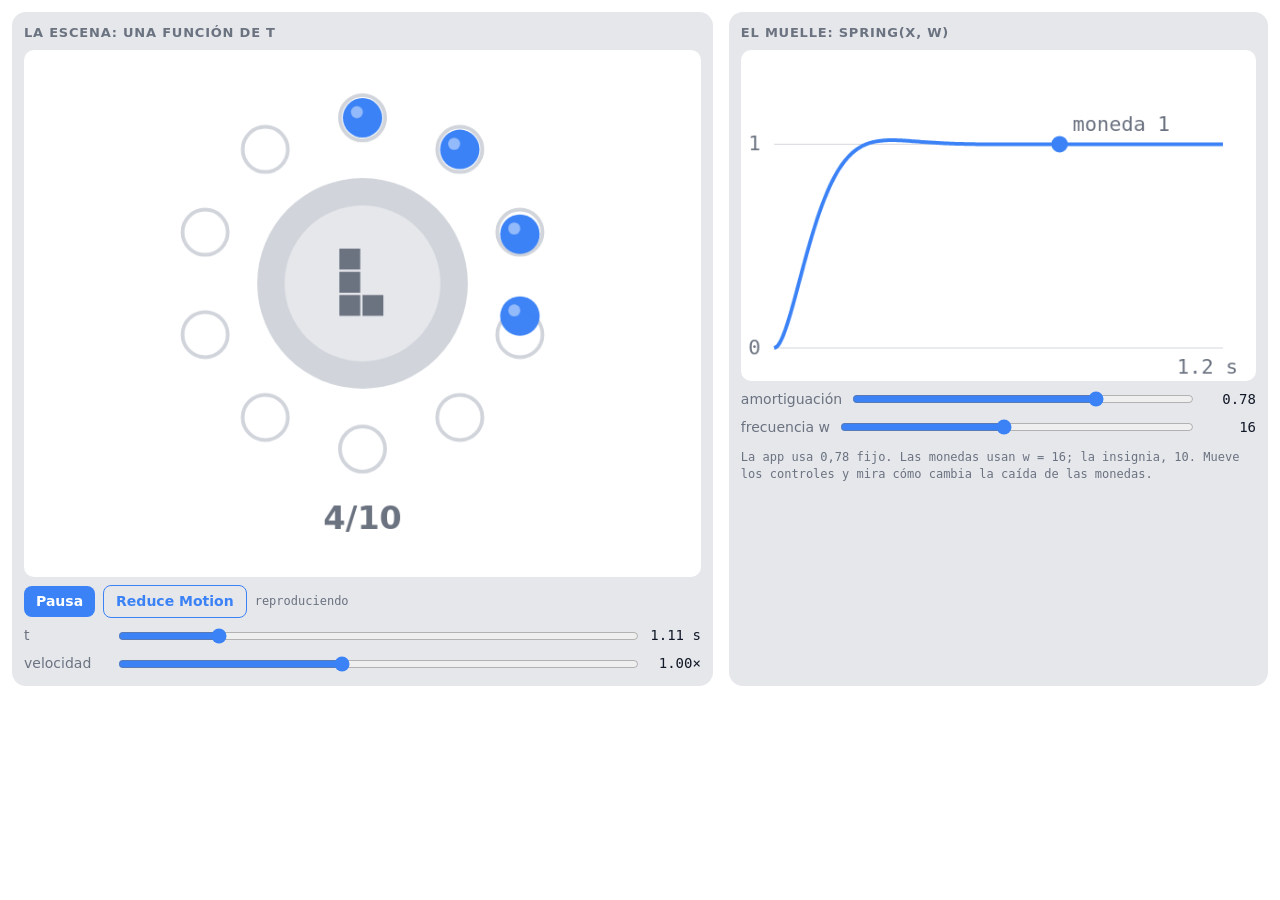
==== static/demos/motion-scene/index.html @ da83b612 "Add draft posts: design kit to SwiftUI and onboarding animations Co-Authored-By: Claude Opus 5.5 <no" ====
<!doctype html>
<html lang="es">
<head>
<meta charset="utf-8">
<meta name="viewport" content="width=device-width, initial-scale=1">
<title>Escena de monedas · draw(t)</title>
<style>
  :root { --bg:#ffffff; --surface:#E5E7EB; --skeleton:#D1D5DB; --text:#111827; --text2:#6B7280; --accent:#3B82F6; --gold:#DEBA13; --line:#D1D5DB; }
  :root[data-theme="dark"] { --bg:#111827; --surface:#1F2937; --skeleton:#374151; --text:#ffffff; --text2:#9CA3AF; --line:#374151; }
  * { box-sizing:border-box; }
  html, body { margin:0; background:var(--bg); color:var(--text); font:14px/1.4 -apple-system, BlinkMacSystemFont, "Segoe UI", system-ui, sans-serif; }
  .wrap { display:grid; grid-template-columns: 1.3fr 1fr; gap:16px; padding:12px; }
  @media (max-width: 640px) { .wrap { grid-template-columns: 1fr; } }
  .card { background:var(--surface); border-radius:14px; padding:12px; }
  h2 { font-size:13px; text-transform:uppercase; letter-spacing:.06em; color:var(--text2); margin:0 0 8px; }
  canvas { width:100%; display:block; border-radius:10px; background:var(--bg); }
  .row { display:flex; align-items:center; gap:8px; margin-top:8px; flex-wrap:wrap; }
  .row label { color:var(--text2); min-width:84px; }
  input[type=range] { flex:1; accent-color:var(--accent); min-width:120px; }
  button { background:var(--accent); color:#fff; border:0; border-radius:8px; padding:6px 12px; font:inherit; font-weight:600; cursor:pointer; }
  button.ghost { background:transparent; color:var(--accent); border:1.5px solid var(--accent); }
  button[aria-pressed="true"].ghost { background:var(--accent); color:#fff; }
  .mono { font-family: ui-monospace, SFMono-Regular, Menlo, monospace; font-size:12px; color:var(--text2); }
  .val { font-family: ui-monospace, SFMono-Regular, Menlo, monospace; min-width:52px; text-align:right; }
</style>
</head>
<body>
<div class="wrap">
  <section class="card">
    <h2>La escena: una función de t</h2>
    <canvas id="scene" width="720" height="560" aria-label="Diez monedas caen en un anillo y se funden en una insignia"></canvas>
    <div class="row">
      <button id="play">Pausa</button>
      <button id="still" class="ghost" aria-pressed="false">Reduce Motion</button>
      <span class="mono" id="state"></span>
    </div>
    <div class="row">
      <label for="t">t</label>
      <input id="t" type="range" min="0" max="6" step="0.01" value="0">
      <span class="val" id="tval">0.00 s</span>
    </div>
    <div class="row">
      <label for="speed">velocidad</label>
      <input id="speed" type="range" min="0.25" max="2" step="0.05" value="1">
      <span class="val" id="speedval">1.00×</span>
    </div>
  </section>
  <section class="card">
    <h2>El muelle: spring(x, w)</h2>
    <canvas id="curve" width="560" height="360" aria-label="Curva del muelle amortiguado"></canvas>
    <div class="row">
      <label for="z">amortiguación</label>
      <input id="z" type="range" min="0.2" max="1" step="0.01" value="0.78">
      <span class="val" id="zval">0.78</span>
    </div>
    <div class="row">
      <label for="w">frecuencia w</label>
      <input id="w" type="range" min="4" max="30" step="0.5" value="16">
      <span class="val" id="wval">16</span>
    </div>
    <p class="mono">La app usa 0,78 fijo. Las monedas usan w = 16; la insignia, 10. Mueve los controles y mira cómo cambia la caída de las monedas.</p>
  </section>
</div>
<script>
// ---- Curvas en forma cerrada (las mismas que Motion en MotionKit.swift) ----
let Z = 0.78, W_COIN = 16;
function spring(x, w = 14, z = Z) {
  if (x <= 0) return 0;
  if (z >= 0.999) { const e = Math.exp(-w * x); return 1 - e * (1 + w * x); }
  const wd = w * Math.sqrt(1 - z * z), e = Math.exp(-z * w * x);
  return 1 - e * (Math.cos(wd * x) + (z * w / wd) * Math.sin(wd * x));
}
const clamp = (v, a = 0, b = 1) => Math.min(b, Math.max(a, v));
function smooth(a, b, x) { const u = clamp((x - a) / (b - a)); return u * u * (3 - 2 * u); }
const lerp = (a, b, k) => a + (b - a) * k;
function bump(t, c, len = 0.14, w = 30) { return spring(t - c, w) - spring(t - c - len, w); }

// ---- La escena ----
const scene = { duration: 6, stillTime: 4.4, box: { w: 360, h: 280 } };
function css(name) { return getComputedStyle(document.documentElement).getPropertyValue(name).trim(); }

function drawMedal(ctx, size, earned) {
  const r = size / 2;
  ctx.beginPath(); ctx.arc(0, 0, r, 0, Math.PI * 2);
  ctx.fillStyle = earned ? css("--accent") : css("--skeleton"); ctx.fill();
  ctx.beginPath(); ctx.arc(0, 0, r * 0.74, 0, Math.PI * 2);
  ctx.fillStyle = earned ? "#ffffff" : css("--surface"); ctx.globalAlpha *= earned ? 0.22 : 1; ctx.fill(); ctx.globalAlpha /= earned ? 0.22 : 1;
  // un caballo muy simple: una L de casillas
  ctx.fillStyle = earned ? "#ffffff" : css("--text2");
  const s = r * 0.22;
  [[-1, -1.5], [-1, -0.5], [-1, 0.5], [0, 0.5]].forEach(([x, y]) => ctx.fillRect(x * s, y * s, s * 0.9, s * 0.9));
}

function draw(ctx, t) {
  const cx = 180, cy = 124, r = 88, forge = 2.75, accent = css("--accent");
  ctx.save();
  ctx.globalAlpha = smooth(0, 0.25, t) * (1 - smooth(5.4, 5.9, t));
  const melt = smooth(forge, forge + 0.3, t);
  let landed = 0;
  for (let i = 0; i < 10; i++) {
    const a = -Math.PI / 2 + i * 2 * Math.PI / 10;
    const p = { x: cx + r * Math.cos(a), y: cy + r * Math.sin(a) };
    ctx.save(); ctx.globalAlpha *= clamp(1 - melt);
    ctx.beginPath(); ctx.arc(p.x, p.y, 12, 0, Math.PI * 2); ctx.strokeStyle = css("--skeleton"); ctx.lineWidth = 2; ctx.stroke();
    ctx.restore();
    const ti = 0.35 + i * 0.2, k = spring(t - ti, W_COIN);
    if (t <= ti) continue;
    if (k > 0.6) landed++;
    ctx.save(); ctx.globalAlpha *= clamp((t - ti) * 6) * clamp(1 - melt);
    const y = lerp(p.y - 64, p.y, k);
    ctx.beginPath(); ctx.arc(p.x, y, 10.5, 0, Math.PI * 2); ctx.fillStyle = accent; ctx.fill();
    ctx.beginPath(); ctx.arc(p.x - 3, y - 3, 3.2, 0, Math.PI * 2); ctx.fillStyle = "rgba(255,255,255,.45)"; ctx.fill();
    ctx.restore();
  }
  if (t > forge) {
    const k = spring(t - forge, 10);
    ctx.save(); ctx.globalAlpha *= clamp(1 - smooth(forge + 0.45, forge + 0.75, t));
    ctx.beginPath(); ctx.arc(cx, cy, Math.max(0, lerp(r, 54, k)), 0, Math.PI * 2);
    ctx.strokeStyle = accent; ctx.lineWidth = lerp(5, 14, k); ctx.stroke();
    ctx.restore();
  }
  const flip = clamp((t - (forge + 0.4)) / 0.3), earned = flip >= 0.5;
  const sx = Math.max(0.001, Math.abs(Math.cos(Math.PI * flip)));
  const size = 112 * (1 + 0.14 * bump(t, forge + 0.7, 0.25, 22));
  ctx.save(); ctx.translate(cx, cy); ctx.scale(sx, 1); drawMedal(ctx, size, earned); ctx.restore();
  if (t > forge + 0.7) {
    const k = clamp((t - forge - 0.7) / 0.55);
    ctx.save(); ctx.globalAlpha *= 1 - k; ctx.strokeStyle = css("--gold"); ctx.lineWidth = 3; ctx.lineCap = "round";
    for (let i = 0; i < 8; i++) {
      const a = i * Math.PI / 4 + 0.39, r0 = 62 + 18 * k, r1 = r0 + 14 * (1 - k * 0.6);
      ctx.beginPath(); ctx.moveTo(cx + r0 * Math.cos(a), cy + r0 * Math.sin(a)); ctx.lineTo(cx + r1 * Math.cos(a), cy + r1 * Math.sin(a)); ctx.stroke();
    }
    ctx.restore();
  }
  const n = t > forge ? 10 : landed;
  ctx.fillStyle = t > forge ? accent : css("--text2");
  ctx.font = "600 17px -apple-system, system-ui, sans-serif"; ctx.textAlign = "center"; ctx.textBaseline = "middle";
  ctx.fillText(n + "/10", cx, cy + r + 38);
  ctx.restore();
}

// ---- Reproducción: como MotionSceneView ----
const sc = document.getElementById("scene"), sctx = sc.getContext("2d");
const tInput = document.getElementById("t"), tval = document.getElementById("tval");
const playBtn = document.getElementById("play"), stillBtn = document.getElementById("still"), stateEl = document.getElementById("state");
const speedInput = document.getElementById("speed"), speedval = document.getElementById("speedval");
let playing = true, reduceMotion = false, t = 0, last = performance.now(), speed = 1;

function render() {
  const s = Math.min(sc.width / scene.box.w, sc.height / scene.box.h);
  sctx.setTransform(1, 0, 0, 1, 0, 0);
  sctx.clearRect(0, 0, sc.width, sc.height);
  sctx.translate((sc.width - scene.box.w * s) / 2, (sc.height - scene.box.h * s) / 2);
  sctx.scale(s, s);
  const time = reduceMotion ? scene.stillTime : t;
  draw(sctx, time);
  tInput.value = time; tval.textContent = time.toFixed(2) + " s";
  stateEl.textContent = reduceMotion ? "fotograma quieto (stillTime = 4,4 s)" : playing ? "reproduciendo" : "en pausa: arrastra t";
  drawCurve(time);
}
function tick(now) {
  const dt = (now - last) / 1000; last = now;
  if (playing && !reduceMotion) { t = (t + dt * speed) % scene.duration; render(); }
  requestAnimationFrame(tick);
}
playBtn.onclick = () => { playing = !playing; playBtn.textContent = playing ? "Pausa" : "Reproducir"; render(); };
stillBtn.onclick = () => { reduceMotion = !reduceMotion; stillBtn.setAttribute("aria-pressed", reduceMotion); render(); };
tInput.oninput = () => { playing = false; reduceMotion = false; stillBtn.setAttribute("aria-pressed", false); playBtn.textContent = "Reproducir"; t = +tInput.value; render(); };
speedInput.oninput = () => { speed = +speedInput.value; speedval.textContent = speed.toFixed(2) + "×"; };

// ---- La curva ----
const cc = document.getElementById("curve"), cctx = cc.getContext("2d");
const zIn = document.getElementById("z"), wIn = document.getElementById("w");
function drawCurve(time) {
  const W = cc.width, H = cc.height, pad = 36, X = 1.2;
  cctx.clearRect(0, 0, W, H);
  const px = x => pad + (x / X) * (W - 2 * pad), py = y => H - pad - (y / 1.3) * (H - 2 * pad);
  cctx.strokeStyle = css("--line"); cctx.lineWidth = 1;
  [0, 1].forEach(y => { cctx.beginPath(); cctx.moveTo(pad, py(y)); cctx.lineTo(W - pad, py(y)); cctx.stroke(); });
  cctx.fillStyle = css("--text2"); cctx.font = "22px ui-monospace, Menlo, monospace";
  cctx.fillText("1", 8, py(1) + 7); cctx.fillText("0", 8, py(0) + 7); cctx.fillText(X + " s", W - pad - 50, H - 8);
  cctx.beginPath();
  for (let i = 0; i <= 240; i++) { const x = i / 240 * X, y = spring(x, W_COIN); i ? cctx.lineTo(px(x), py(y)) : cctx.moveTo(px(x), py(y)); }
  cctx.strokeStyle = css("--accent"); cctx.lineWidth = 4; cctx.stroke();
  // la primera moneda: x = t - 0.35
  const x = time - 0.35;
  if (x > 0 && x < X) {
    cctx.beginPath(); cctx.arc(px(x), py(spring(x, W_COIN)), 9, 0, Math.PI * 2); cctx.fillStyle = css("--accent"); cctx.fill();
    cctx.fillStyle = css("--text2"); cctx.fillText("moneda 1", px(x) + 14, py(spring(x, W_COIN)) - 14);
  }
}
zIn.oninput = () => { Z = +zIn.value; document.getElementById("zval").textContent = Z.toFixed(2); render(); };
wIn.oninput = () => { W_COIN = +wIn.value; document.getElementById("wval").textContent = W_COIN; render(); };

// ---- Tema: sigue al blog (postMessage) o al sistema ----
function setTheme(th) { document.documentElement.dataset.theme = th; render(); }
const q = new URLSearchParams(location.search).get("theme");
setTheme(q || (matchMedia("(prefers-color-scheme: dark)").matches ? "dark" : "light"));
addEventListener("message", e => { if (e.data && e.data.nsdemoTheme) setTheme(e.data.nsdemoTheme); });
requestAnimationFrame(tick);
</script>
</body>
</html>
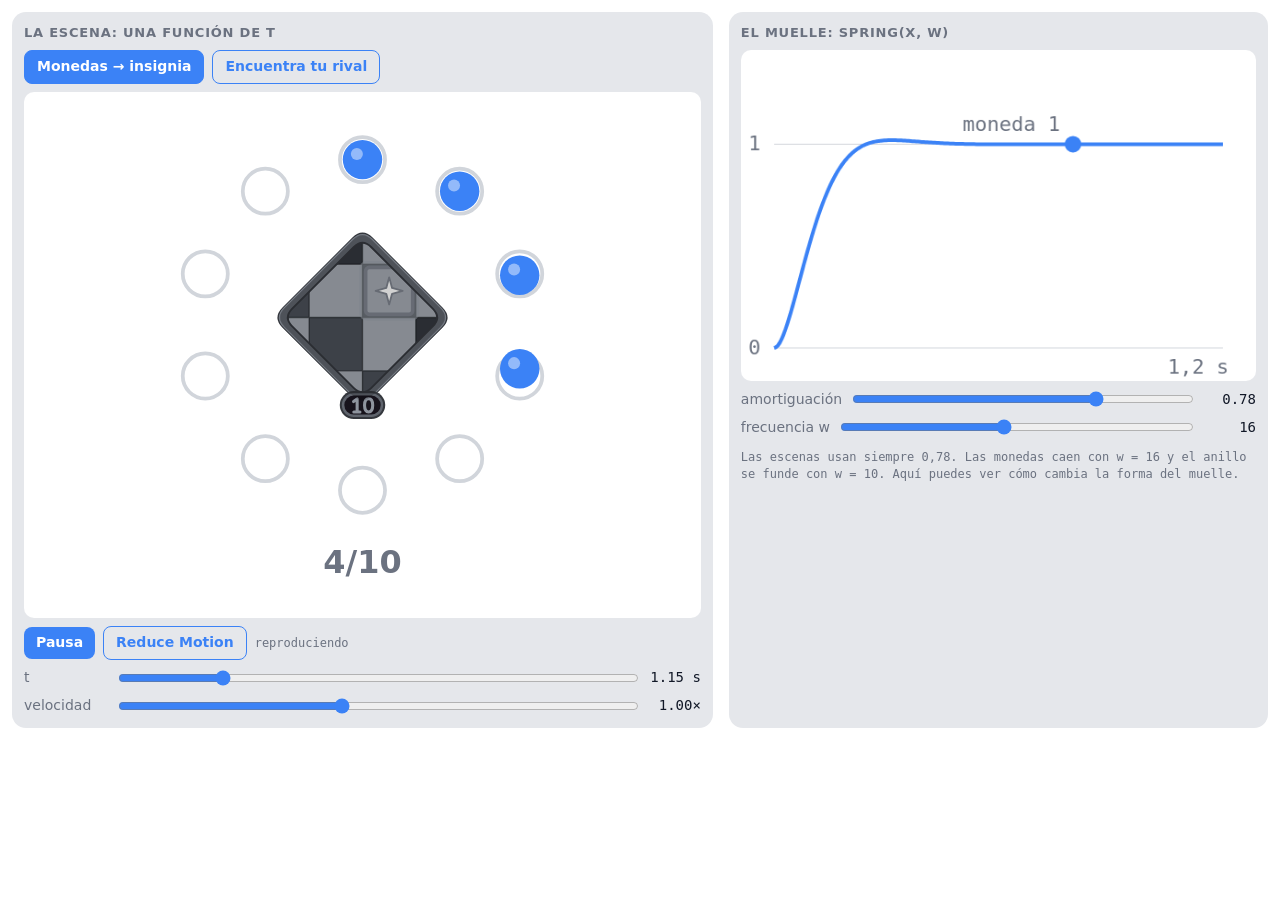
==== commit 294cffbc: "Refocus the animations post on AI motion graphics in native SwiftUI and hide the kit post The animat" ====
--- a/static/demos/motion-scene/index.html
+++ b/static/demos/motion-scene/index.html
@@ -3,9 +3,9 @@
 <head>
 <meta charset="utf-8">
 <meta name="viewport" content="width=device-width, initial-scale=1">
-<title>Escena de monedas · draw(t)</title>
+<title>Escenas de MindChess · draw(t)</title>
 <style>
-  :root { --bg:#ffffff; --surface:#E5E7EB; --skeleton:#D1D5DB; --text:#111827; --text2:#6B7280; --accent:#3B82F6; --gold:#DEBA13; --line:#D1D5DB; }
+  :root { --bg:#ffffff; --surface:#E5E7EB; --skeleton:#D1D5DB; --text:#111827; --text2:#6B7280; --accent:#3B82F6; --line:#D1D5DB; }
   :root[data-theme="dark"] { --bg:#111827; --surface:#1F2937; --skeleton:#374151; --text:#ffffff; --text2:#9CA3AF; --line:#374151; }
   * { box-sizing:border-box; }
   html, body { margin:0; background:var(--bg); color:var(--text); font:14px/1.4 -apple-system, BlinkMacSystemFont, "Segoe UI", system-ui, sans-serif; }
@@ -13,7 +13,9 @@
   @media (max-width: 640px) { .wrap { grid-template-columns: 1fr; } }
   .card { background:var(--surface); border-radius:14px; padding:12px; }
   h2 { font-size:13px; text-transform:uppercase; letter-spacing:.06em; color:var(--text2); margin:0 0 8px; }
-  canvas { width:100%; display:block; border-radius:10px; background:var(--bg); }
+  .stage { border-radius:10px; background:var(--bg); }
+  .stage canvas { display:block; width:100%; aspect-ratio:360 / 280; }
+  #curve { width:100%; display:block; border-radius:10px; background:var(--bg); }
   .row { display:flex; align-items:center; gap:8px; margin-top:8px; flex-wrap:wrap; }
   .row label { color:var(--text2); min-width:84px; }
   input[type=range] { flex:1; accent-color:var(--accent); min-width:120px; }
@@ -27,10 +29,14 @@
 <body>
 <div class="wrap">
   <section class="card">
-    <h2>La escena: una función de t</h2>
-    <canvas id="scene" width="720" height="560" aria-label="Diez monedas caen en un anillo y se funden en una insignia"></canvas>
+    <h2 data-i18n="h_scene">La escena: una función de t</h2>
+    <div class="row" style="margin:0 0 8px" role="group" data-i18n-aria="a_pick" aria-label="Escena">
+      <button class="ghost" data-scene="coins" data-i18n="coins">Monedas → insignia</button>
+      <button class="ghost" data-scene="bots" data-i18n="bots">Encuentra tu rival</button>
+    </div>
+    <div class="stage mc" id="stage" data-scheme="dark"><canvas id="scene" role="img"></canvas></div>
     <div class="row">
-      <button id="play">Pausa</button>
+      <button id="play" data-i18n="pause">Pausa</button>
       <button id="still" class="ghost" aria-pressed="false">Reduce Motion</button>
       <span class="mono" id="state"></span>
     </div>
@@ -40,137 +46,114 @@
       <span class="val" id="tval">0.00 s</span>
     </div>
     <div class="row">
-      <label for="speed">velocidad</label>
+      <label for="speed" data-i18n="speed">velocidad</label>
       <input id="speed" type="range" min="0.25" max="2" step="0.05" value="1">
       <span class="val" id="speedval">1.00×</span>
     </div>
   </section>
   <section class="card">
-    <h2>El muelle: spring(x, w)</h2>
-    <canvas id="curve" width="560" height="360" aria-label="Curva del muelle amortiguado"></canvas>
+    <h2 data-i18n="h_spring">El muelle: spring(x, w)</h2>
+    <canvas id="curve" width="560" height="360" data-i18n-aria="a_curve" aria-label="Curva del muelle amortiguado"></canvas>
     <div class="row">
-      <label for="z">amortiguación</label>
+      <label for="z" data-i18n="damping">amortiguación</label>
       <input id="z" type="range" min="0.2" max="1" step="0.01" value="0.78">
       <span class="val" id="zval">0.78</span>
     </div>
     <div class="row">
-      <label for="w">frecuencia w</label>
+      <label for="w" data-i18n="freq">frecuencia w</label>
       <input id="w" type="range" min="4" max="30" step="0.5" value="16">
       <span class="val" id="wval">16</span>
     </div>
-    <p class="mono">La app usa 0,78 fijo. Las monedas usan w = 16; la insignia, 10. Mueve los controles y mira cómo cambia la caída de las monedas.</p>
+    <p class="mono" id="note"></p>
   </section>
 </div>
+<!-- Las escenas son las del kit de diseño de MindChess, sin tocar: assets/motion.js es una copia de
+     design-iphone/assets/motion.js, con las piezas, los avatares de los bots y la insignia que usan. -->
+<script src="assets/badges.js"></script>
+<script src="assets/motion.js"></script>
 <script>
-// ---- Curvas en forma cerrada (las mismas que Motion en MotionKit.swift) ----
-let Z = 0.78, W_COIN = 16;
-function spring(x, w = 14, z = Z) {
+// ---- Idioma: ?lang=es (por defecto) o ?lang=en ----
+const params = new URLSearchParams(location.search);
+const LANG = params.get("lang") === "en" ? "en" : "es";
+const TX = {
+  es: {
+    title: "Escenas de MindChess · draw(t)", h_scene: "La escena: una función de t", a_pick: "Escena", coins: "Monedas → insignia", bots: "Encuentra tu rival",
+    pause: "Pausa", play: "Reproducir", speed: "velocidad", h_spring: "El muelle: spring(x, w)", a_curve: "Curva del muelle amortiguado",
+    damping: "amortiguación", freq: "frecuencia w", playing: "reproduciendo", paused: "en pausa: arrastra t", still: (s) => `fotograma quieto (stillTime = ${s})`,
+    a_coins: "Diez monedas caen en un anillo y se funden en una insignia", a_bots: "Aparecen tres rivales, se elige a Sofía, se sienta junto al tablero y se juega 1.e4 e5",
+    m_coins: "moneda 1", m_bots: "Sofía se sienta",
+    n_coins: "Las escenas usan siempre 0,78. Las monedas caen con w = 16 y el anillo se funde con w = 10. Aquí puedes ver cómo cambia la forma del muelle.",
+    n_bots: "Las escenas usan siempre 0,78. Sofía va a su sitio con w = 9 y su tarjeta se ilumina con w = 16. Aquí puedes ver cómo cambia la forma del muelle.",
+  },
+  en: {
+    title: "MindChess scenes · draw(t)", h_scene: "The scene: a function of t", a_pick: "Scene", coins: "Coins → badge", bots: "Find your rival",
+    pause: "Pause", play: "Play", speed: "speed", h_spring: "The spring: spring(x, w)", a_curve: "Damped spring curve",
+    damping: "damping", freq: "frequency w", playing: "playing", paused: "paused: drag t", still: (s) => `still frame (stillTime = ${s})`,
+    a_coins: "Ten coins drop into a ring and melt into a badge", a_bots: "Three rivals appear, Sofía is picked, she sits down by the board and 1.e4 e5 is played",
+    m_coins: "coin 1", m_bots: "Sofía sits down",
+    n_coins: "The scenes always use 0.78. The coins drop with w = 16 and the ring melts with w = 10. Here you can see how the shape of the spring changes.",
+    n_bots: "The scenes always use 0.78. Sofía moves to her seat with w = 9 and her card lights up with w = 16. Here you can see how the shape of the spring changes.",
+  },
+};
+const tr = (k) => TX[LANG][k];
+const num = (x, d) => LANG === "es" ? x.toFixed(d).replace(".", ",") : x.toFixed(d);
+document.documentElement.lang = LANG; document.title = tr("title");
+document.querySelectorAll("[data-i18n]").forEach((el) => { el.textContent = tr(el.dataset.i18n); });
+document.querySelectorAll("[data-i18n-aria]").forEach((el) => { el.setAttribute("aria-label", tr(el.dataset.i18nAria)); });
+
+// ---- La curva que se marca en cada escena: el muelle que mueve la pieza principal ----
+const FOCUS = { coins: { w: 16, start: 0.35, mark: "m_coins" }, bots: { w: 9, start: 2.0, mark: "m_bots" } };
+const M = window.MOTION;
+// el mismo muelle que M.S del kit, con la amortiguación como parámetro para dibujar la curva
+let Z = 0.78, W_CURVE = 16;
+function spring(x, w, z = Z) {
   if (x <= 0) return 0;
   if (z >= 0.999) { const e = Math.exp(-w * x); return 1 - e * (1 + w * x); }
   const wd = w * Math.sqrt(1 - z * z), e = Math.exp(-z * w * x);
   return 1 - e * (Math.cos(wd * x) + (z * w / wd) * Math.sin(wd * x));
 }
-const clamp = (v, a = 0, b = 1) => Math.min(b, Math.max(a, v));
-function smooth(a, b, x) { const u = clamp((x - a) / (b - a)); return u * u * (3 - 2 * u); }
-const lerp = (a, b, k) => a + (b - a) * k;
-function bump(t, c, len = 0.14, w = 30) { return spring(t - c, w) - spring(t - c - len, w); }
 
-// ---- La escena ----
-const scene = { duration: 6, stillTime: 4.4, box: { w: 360, h: 280 } };
-function css(name) { return getComputedStyle(document.documentElement).getPropertyValue(name).trim(); }
-
-function drawMedal(ctx, size, earned) {
-  const r = size / 2;
-  ctx.beginPath(); ctx.arc(0, 0, r, 0, Math.PI * 2);
-  ctx.fillStyle = earned ? css("--accent") : css("--skeleton"); ctx.fill();
-  ctx.beginPath(); ctx.arc(0, 0, r * 0.74, 0, Math.PI * 2);
-  ctx.fillStyle = earned ? "#ffffff" : css("--surface"); ctx.globalAlpha *= earned ? 0.22 : 1; ctx.fill(); ctx.globalAlpha /= earned ? 0.22 : 1;
-  // un caballo muy simple: una L de casillas
-  ctx.fillStyle = earned ? "#ffffff" : css("--text2");
-  const s = r * 0.22;
-  [[-1, -1.5], [-1, -0.5], [-1, 0.5], [0, 0.5]].forEach(([x, y]) => ctx.fillRect(x * s, y * s, s * 0.9, s * 0.9));
-}
-
-function draw(ctx, t) {
-  const cx = 180, cy = 124, r = 88, forge = 2.75, accent = css("--accent");
-  ctx.save();
-  ctx.globalAlpha = smooth(0, 0.25, t) * (1 - smooth(5.4, 5.9, t));
-  const melt = smooth(forge, forge + 0.3, t);
-  let landed = 0;
-  for (let i = 0; i < 10; i++) {
-    const a = -Math.PI / 2 + i * 2 * Math.PI / 10;
-    const p = { x: cx + r * Math.cos(a), y: cy + r * Math.sin(a) };
-    ctx.save(); ctx.globalAlpha *= clamp(1 - melt);
-    ctx.beginPath(); ctx.arc(p.x, p.y, 12, 0, Math.PI * 2); ctx.strokeStyle = css("--skeleton"); ctx.lineWidth = 2; ctx.stroke();
-    ctx.restore();
-    const ti = 0.35 + i * 0.2, k = spring(t - ti, W_COIN);
-    if (t <= ti) continue;
-    if (k > 0.6) landed++;
-    ctx.save(); ctx.globalAlpha *= clamp((t - ti) * 6) * clamp(1 - melt);
-    const y = lerp(p.y - 64, p.y, k);
-    ctx.beginPath(); ctx.arc(p.x, y, 10.5, 0, Math.PI * 2); ctx.fillStyle = accent; ctx.fill();
-    ctx.beginPath(); ctx.arc(p.x - 3, y - 3, 3.2, 0, Math.PI * 2); ctx.fillStyle = "rgba(255,255,255,.45)"; ctx.fill();
-    ctx.restore();
-  }
-  if (t > forge) {
-    const k = spring(t - forge, 10);
-    ctx.save(); ctx.globalAlpha *= clamp(1 - smooth(forge + 0.45, forge + 0.75, t));
-    ctx.beginPath(); ctx.arc(cx, cy, Math.max(0, lerp(r, 54, k)), 0, Math.PI * 2);
-    ctx.strokeStyle = accent; ctx.lineWidth = lerp(5, 14, k); ctx.stroke();
-    ctx.restore();
-  }
-  const flip = clamp((t - (forge + 0.4)) / 0.3), earned = flip >= 0.5;
-  const sx = Math.max(0.001, Math.abs(Math.cos(Math.PI * flip)));
-  const size = 112 * (1 + 0.14 * bump(t, forge + 0.7, 0.25, 22));
-  ctx.save(); ctx.translate(cx, cy); ctx.scale(sx, 1); drawMedal(ctx, size, earned); ctx.restore();
-  if (t > forge + 0.7) {
-    const k = clamp((t - forge - 0.7) / 0.55);
-    ctx.save(); ctx.globalAlpha *= 1 - k; ctx.strokeStyle = css("--gold"); ctx.lineWidth = 3; ctx.lineCap = "round";
-    for (let i = 0; i < 8; i++) {
-      const a = i * Math.PI / 4 + 0.39, r0 = 62 + 18 * k, r1 = r0 + 14 * (1 - k * 0.6);
-      ctx.beginPath(); ctx.moveTo(cx + r0 * Math.cos(a), cy + r0 * Math.sin(a)); ctx.lineTo(cx + r1 * Math.cos(a), cy + r1 * Math.sin(a)); ctx.stroke();
-    }
-    ctx.restore();
-  }
-  const n = t > forge ? 10 : landed;
-  ctx.fillStyle = t > forge ? accent : css("--text2");
-  ctx.font = "600 17px -apple-system, system-ui, sans-serif"; ctx.textAlign = "center"; ctx.textBaseline = "middle";
-  ctx.fillText(n + "/10", cx, cy + r + 38);
-  ctx.restore();
-}
-
-// ---- Reproducción: como MotionSceneView ----
-const sc = document.getElementById("scene"), sctx = sc.getContext("2d");
+// ---- Reproducción: como MotionSceneView (el tiempo de la escena es t; con su speed, la app la recorre más deprisa) ----
+const sc = document.getElementById("scene"), stage = document.getElementById("stage");
 const tInput = document.getElementById("t"), tval = document.getElementById("tval");
 const playBtn = document.getElementById("play"), stillBtn = document.getElementById("still"), stateEl = document.getElementById("state");
 const speedInput = document.getElementById("speed"), speedval = document.getElementById("speedval");
+let name = params.get("scene") === "bots" ? "bots" : "coins", def;
 let playing = true, reduceMotion = false, t = 0, last = performance.now(), speed = 1;
 
+function pick(n) {
+  name = n; def = M.scenes[n]; t = 0;
+  sc._motion = { def, opts: {} };
+  sc.setAttribute("aria-label", tr("a_" + n));
+  tInput.max = def.dur;
+  speed = def.speed; speedInput.value = speed; speedval.textContent = speed.toFixed(2) + "×";
+  W_CURVE = FOCUS[n].w; document.getElementById("w").value = W_CURVE; document.getElementById("wval").textContent = W_CURVE;
+  document.getElementById("note").textContent = tr("n_" + n);
+  document.querySelectorAll("[data-scene]").forEach((b) => b.setAttribute("aria-pressed", b.dataset.scene === n));
+  render();
+}
 function render() {
-  const s = Math.min(sc.width / scene.box.w, sc.height / scene.box.h);
-  sctx.setTransform(1, 0, 0, 1, 0, 0);
-  sctx.clearRect(0, 0, sc.width, sc.height);
-  sctx.translate((sc.width - scene.box.w * s) / 2, (sc.height - scene.box.h * s) / 2);
-  sctx.scale(s, s);
-  const time = reduceMotion ? scene.stillTime : t;
-  draw(sctx, time);
+  const time = reduceMotion ? def.still : t;
+  M.render(sc, time);
   tInput.value = time; tval.textContent = time.toFixed(2) + " s";
-  stateEl.textContent = reduceMotion ? "fotograma quieto (stillTime = 4,4 s)" : playing ? "reproduciendo" : "en pausa: arrastra t";
+  stateEl.textContent = reduceMotion ? tr("still")(num(def.still, 1) + " s") : playing ? tr("playing") : tr("paused");
   drawCurve(time);
 }
 function tick(now) {
   const dt = (now - last) / 1000; last = now;
-  if (playing && !reduceMotion) { t = (t + dt * speed) % scene.duration; render(); }
+  if (playing && !reduceMotion) t = (t + dt * speed) % def.dur;
+  render(); // también en pausa: las piezas y los avatares se ven en cuanto cargan
   requestAnimationFrame(tick);
 }
-playBtn.onclick = () => { playing = !playing; playBtn.textContent = playing ? "Pausa" : "Reproducir"; render(); };
-stillBtn.onclick = () => { reduceMotion = !reduceMotion; stillBtn.setAttribute("aria-pressed", reduceMotion); render(); };
-tInput.oninput = () => { playing = false; reduceMotion = false; stillBtn.setAttribute("aria-pressed", false); playBtn.textContent = "Reproducir"; t = +tInput.value; render(); };
+document.querySelectorAll("[data-scene]").forEach((b) => b.onclick = () => pick(b.dataset.scene));
+playBtn.onclick = () => { playing = !playing; playBtn.textContent = playing ? tr("pause") : tr("play"); };
+stillBtn.onclick = () => { reduceMotion = !reduceMotion; stillBtn.setAttribute("aria-pressed", reduceMotion); };
+tInput.oninput = () => { playing = false; reduceMotion = false; stillBtn.setAttribute("aria-pressed", false); playBtn.textContent = tr("play"); t = +tInput.value; };
 speedInput.oninput = () => { speed = +speedInput.value; speedval.textContent = speed.toFixed(2) + "×"; };
 
 // ---- La curva ----
 const cc = document.getElementById("curve"), cctx = cc.getContext("2d");
-const zIn = document.getElementById("z"), wIn = document.getElementById("w");
+const css = (v) => getComputedStyle(document.documentElement).getPropertyValue(v).trim();
 function drawCurve(time) {
   const W = cc.width, H = cc.height, pad = 36, X = 1.2;
   cctx.clearRect(0, 0, W, H);
@@ -178,25 +161,26 @@
   cctx.strokeStyle = css("--line"); cctx.lineWidth = 1;
   [0, 1].forEach(y => { cctx.beginPath(); cctx.moveTo(pad, py(y)); cctx.lineTo(W - pad, py(y)); cctx.stroke(); });
   cctx.fillStyle = css("--text2"); cctx.font = "22px ui-monospace, Menlo, monospace";
-  cctx.fillText("1", 8, py(1) + 7); cctx.fillText("0", 8, py(0) + 7); cctx.fillText(X + " s", W - pad - 50, H - 8);
+  cctx.fillText("1", 8, py(1) + 7); cctx.fillText("0", 8, py(0) + 7); cctx.fillText(num(X, 1) + " s", W - pad - 60, H - 8);
   cctx.beginPath();
-  for (let i = 0; i <= 240; i++) { const x = i / 240 * X, y = spring(x, W_COIN); i ? cctx.lineTo(px(x), py(y)) : cctx.moveTo(px(x), py(y)); }
+  for (let i = 0; i <= 240; i++) { const x = i / 240 * X, y = spring(x, W_CURVE); i ? cctx.lineTo(px(x), py(y)) : cctx.moveTo(px(x), py(y)); }
   cctx.strokeStyle = css("--accent"); cctx.lineWidth = 4; cctx.stroke();
-  // la primera moneda: x = t - 0.35
-  const x = time - 0.35;
+  const f = FOCUS[name], x = time - f.start;
   if (x > 0 && x < X) {
-    cctx.beginPath(); cctx.arc(px(x), py(spring(x, W_COIN)), 9, 0, Math.PI * 2); cctx.fillStyle = css("--accent"); cctx.fill();
-    cctx.fillStyle = css("--text2"); cctx.fillText("moneda 1", px(x) + 14, py(spring(x, W_COIN)) - 14);
+    const right = x > X * 0.6;
+    cctx.beginPath(); cctx.arc(px(x), py(spring(x, W_CURVE)), 9, 0, Math.PI * 2); cctx.fillStyle = css("--accent"); cctx.fill();
+    cctx.fillStyle = css("--text2"); cctx.textAlign = right ? "right" : "left";
+    cctx.fillText(tr(f.mark), px(x) + (right ? -14 : 14), py(spring(x, W_CURVE)) - 14); cctx.textAlign = "left";
   }
 }
-zIn.oninput = () => { Z = +zIn.value; document.getElementById("zval").textContent = Z.toFixed(2); render(); };
-wIn.oninput = () => { W_COIN = +wIn.value; document.getElementById("wval").textContent = W_COIN; render(); };
+document.getElementById("z").oninput = (e) => { Z = +e.target.value; document.getElementById("zval").textContent = Z.toFixed(2); };
+document.getElementById("w").oninput = (e) => { W_CURVE = +e.target.value; document.getElementById("wval").textContent = W_CURVE; };
 
-// ---- Tema: sigue al blog (postMessage) o al sistema ----
-function setTheme(th) { document.documentElement.dataset.theme = th; render(); }
-const q = new URLSearchParams(location.search).get("theme");
-setTheme(q || (matchMedia("(prefers-color-scheme: dark)").matches ? "dark" : "light"));
+// ---- Tema: sigue al blog (postMessage) o al sistema; la escena usa la paleta del kit para ese esquema ----
+function setTheme(th) { document.documentElement.dataset.theme = th; stage.dataset.scheme = th; }
+setTheme(params.get("theme") || (matchMedia("(prefers-color-scheme: dark)").matches ? "dark" : "light"));
 addEventListener("message", e => { if (e.data && e.data.nsdemoTheme) setTheme(e.data.nsdemoTheme); });
+pick(name);
 requestAnimationFrame(tick);
 </script>
 </body>
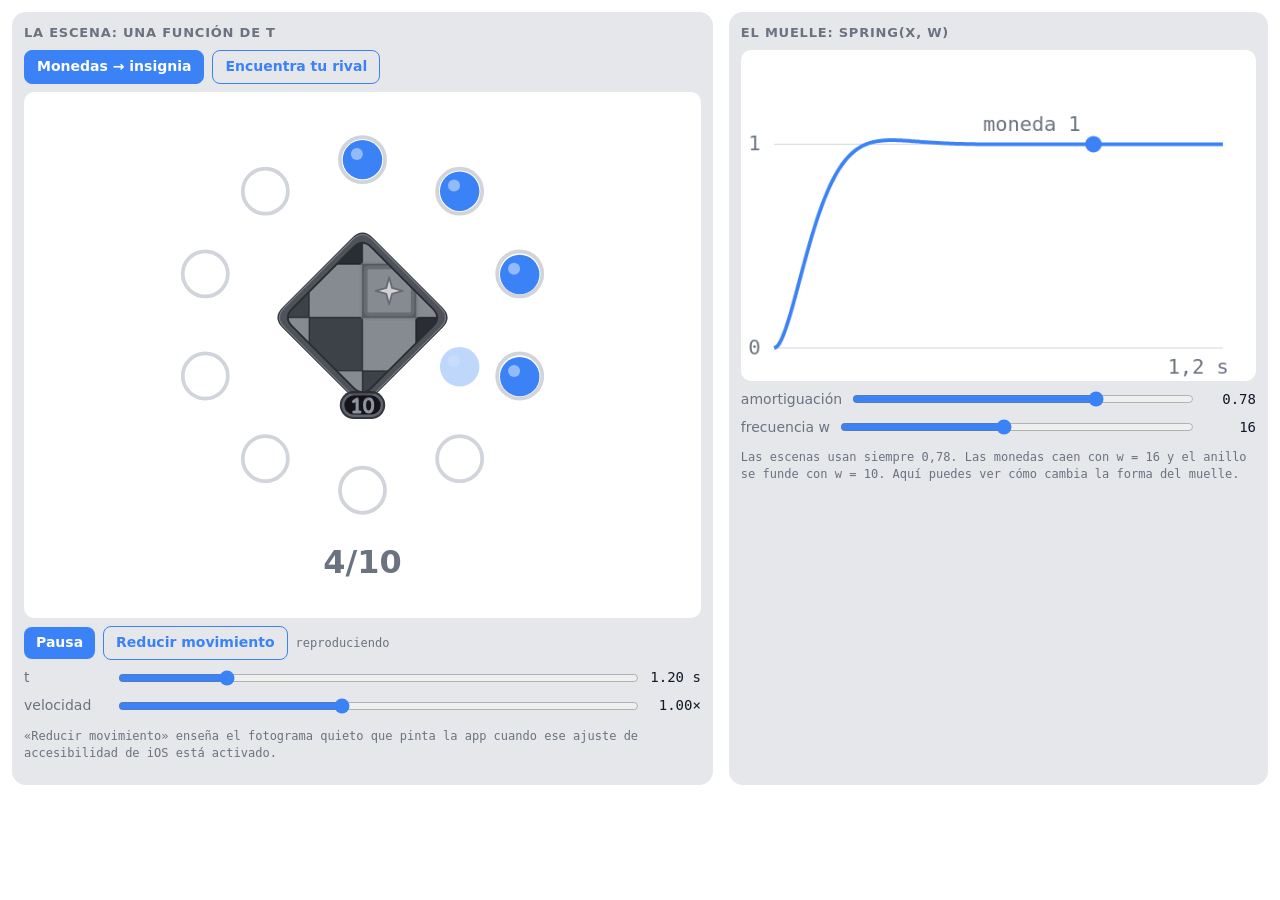
==== commit 25a229ee: "Explain the terms of the animations post before using them Reduce Motion is now introduced in plain " ====
--- a/static/demos/motion-scene/index.html
+++ b/static/demos/motion-scene/index.html
@@ -37,7 +37,7 @@
     <div class="stage mc" id="stage" data-scheme="dark"><canvas id="scene" role="img"></canvas></div>
     <div class="row">
       <button id="play" data-i18n="pause">Pausa</button>
-      <button id="still" class="ghost" aria-pressed="false">Reduce Motion</button>
+      <button id="still" class="ghost" aria-pressed="false" data-i18n="still_btn" data-i18n-title="still_help">Reducir movimiento</button>
       <span class="mono" id="state"></span>
     </div>
     <div class="row">
@@ -50,6 +50,7 @@
       <input id="speed" type="range" min="0.25" max="2" step="0.05" value="1">
       <span class="val" id="speedval">1.00×</span>
     </div>
+    <p class="mono" data-i18n="still_help"></p>
   </section>
   <section class="card">
     <h2 data-i18n="h_spring">El muelle: spring(x, w)</h2>
@@ -78,7 +79,8 @@
 const TX = {
   es: {
     title: "Escenas de MindChess · draw(t)", h_scene: "La escena: una función de t", a_pick: "Escena", coins: "Monedas → insignia", bots: "Encuentra tu rival",
-    pause: "Pausa", play: "Reproducir", speed: "velocidad", h_spring: "El muelle: spring(x, w)", a_curve: "Curva del muelle amortiguado",
+    pause: "Pausa", play: "Reproducir", still_btn: "Reducir movimiento",
+    still_help: "«Reducir movimiento» enseña el fotograma quieto que pinta la app cuando ese ajuste de accesibilidad de iOS está activado.", speed: "velocidad", h_spring: "El muelle: spring(x, w)", a_curve: "Curva del muelle amortiguado",
     damping: "amortiguación", freq: "frecuencia w", playing: "reproduciendo", paused: "en pausa: arrastra t", still: (s) => `fotograma quieto (stillTime = ${s})`,
     a_coins: "Diez monedas caen en un anillo y se funden en una insignia", a_bots: "Aparecen tres rivales, se elige a Sofía, se sienta junto al tablero y se juega 1.e4 e5",
     m_coins: "moneda 1", m_bots: "Sofía se sienta",
@@ -87,7 +89,8 @@
   },
   en: {
     title: "MindChess scenes · draw(t)", h_scene: "The scene: a function of t", a_pick: "Scene", coins: "Coins → badge", bots: "Find your rival",
-    pause: "Pause", play: "Play", speed: "speed", h_spring: "The spring: spring(x, w)", a_curve: "Damped spring curve",
+    pause: "Pause", play: "Play", still_btn: "Reduce Motion",
+    still_help: "“Reduce Motion” shows the still frame the app draws when that iOS accessibility setting is on.", speed: "speed", h_spring: "The spring: spring(x, w)", a_curve: "Damped spring curve",
     damping: "damping", freq: "frequency w", playing: "playing", paused: "paused: drag t", still: (s) => `still frame (stillTime = ${s})`,
     a_coins: "Ten coins drop into a ring and melt into a badge", a_bots: "Three rivals appear, Sofía is picked, she sits down by the board and 1.e4 e5 is played",
     m_coins: "coin 1", m_bots: "Sofía sits down",
@@ -99,6 +102,7 @@
 const num = (x, d) => LANG === "es" ? x.toFixed(d).replace(".", ",") : x.toFixed(d);
 document.documentElement.lang = LANG; document.title = tr("title");
 document.querySelectorAll("[data-i18n]").forEach((el) => { el.textContent = tr(el.dataset.i18n); });
+document.querySelectorAll("[data-i18n-title]").forEach((el) => { el.title = tr(el.dataset.i18nTitle); });
 document.querySelectorAll("[data-i18n-aria]").forEach((el) => { el.setAttribute("aria-label", tr(el.dataset.i18nAria)); });
 
 // ---- La curva que se marca en cada escena: el muelle que mueve la pieza principal ----
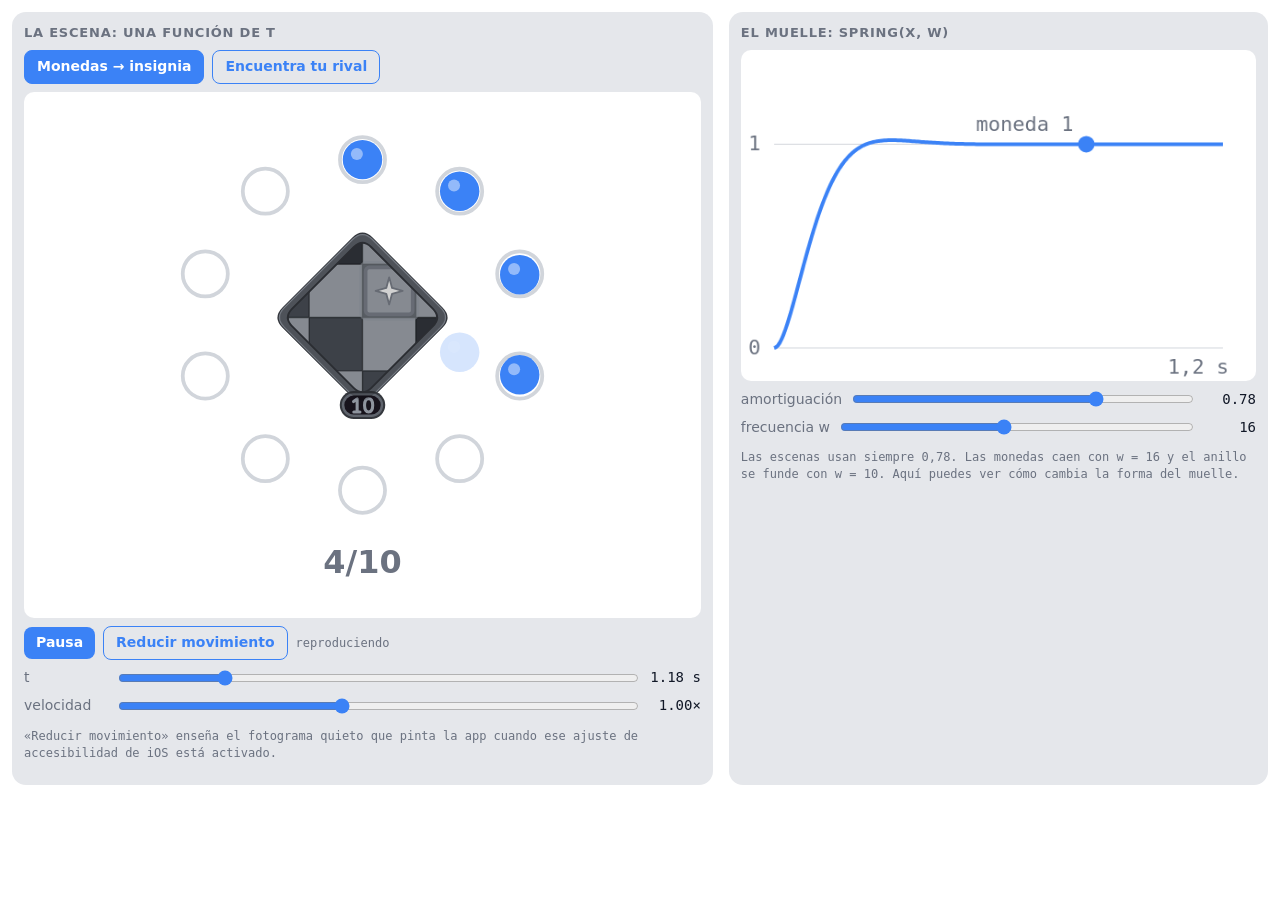
==== commit 3b00e2b0: "Show each scene once in the animations post: the badge first, then the bots The demo at the top offe" ====
--- a/static/demos/motion-scene/index.html
+++ b/static/demos/motion-scene/index.html
@@ -30,7 +30,7 @@
 <div class="wrap">
   <section class="card">
     <h2 data-i18n="h_scene">La escena: una función de t</h2>
-    <div class="row" style="margin:0 0 8px" role="group" data-i18n-aria="a_pick" aria-label="Escena">
+    <div class="row" id="picker" style="margin:0 0 8px" role="group" data-i18n-aria="a_pick" aria-label="Escena">
       <button class="ghost" data-scene="coins" data-i18n="coins">Monedas → insignia</button>
       <button class="ghost" data-scene="bots" data-i18n="bots">Encuentra tu rival</button>
     </div>
@@ -123,6 +123,8 @@
 const playBtn = document.getElementById("play"), stillBtn = document.getElementById("still"), stateEl = document.getElementById("state");
 const speedInput = document.getElementById("speed"), speedval = document.getElementById("speedval");
 let name = params.get("scene") === "bots" ? "bots" : "coins", def;
+// con ?scene= la escena queda fija (el blog pone cada una en su sitio); sin él, se puede elegir
+if (params.has("scene")) document.getElementById("picker").hidden = true;
 let playing = true, reduceMotion = false, t = 0, last = performance.now(), speed = 1;
 
 function pick(n) {
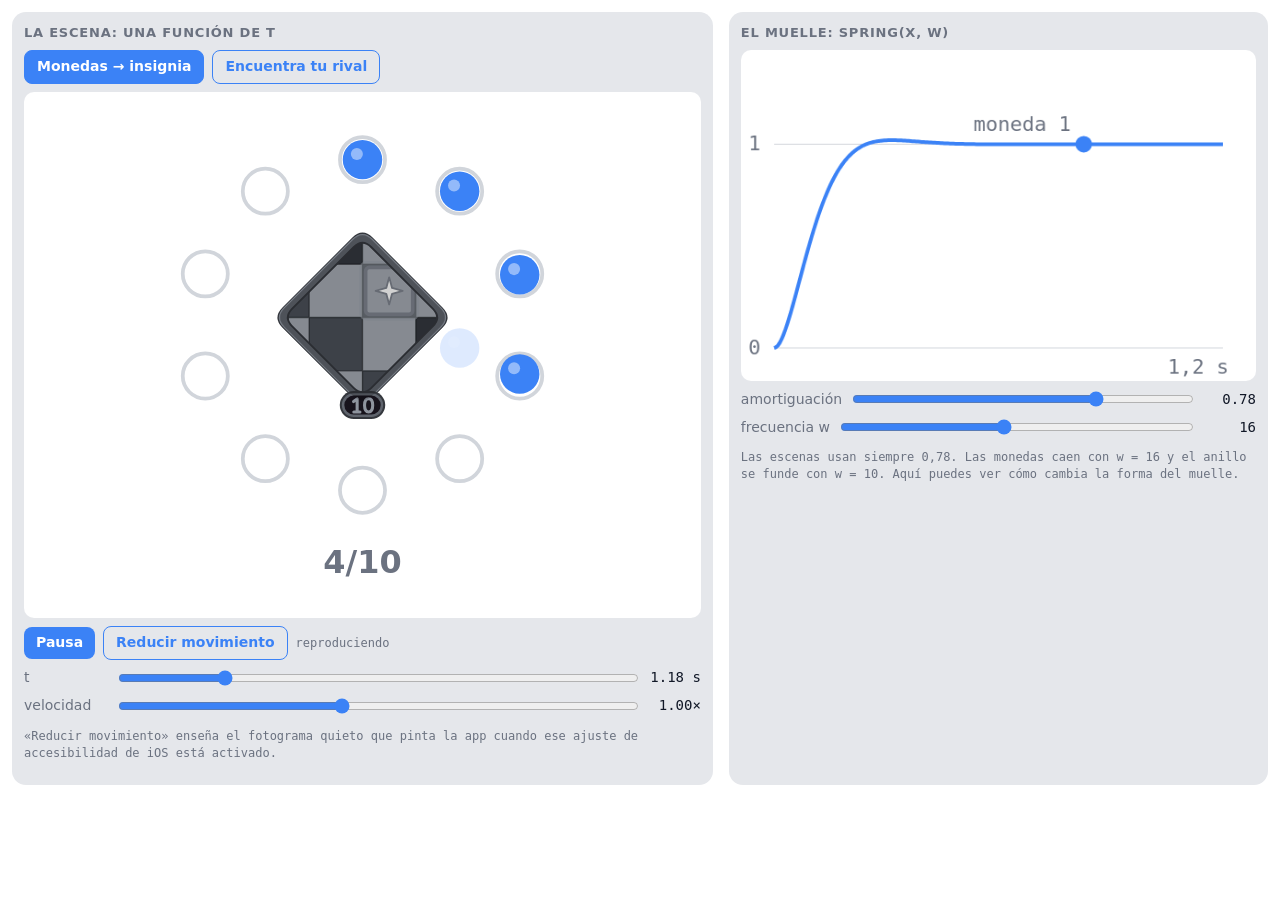
==== commit 37ea71bf: "Size every embedded demo to its content so it never scrolls Each demo posts its real height to the p" ====
--- a/static/demos/motion-scene/index.html
+++ b/static/demos/motion-scene/index.html
@@ -8,7 +8,8 @@
   :root { --bg:#ffffff; --surface:#E5E7EB; --skeleton:#D1D5DB; --text:#111827; --text2:#6B7280; --accent:#3B82F6; --line:#D1D5DB; }
   :root[data-theme="dark"] { --bg:#111827; --surface:#1F2937; --skeleton:#374151; --text:#ffffff; --text2:#9CA3AF; --line:#374151; }
   * { box-sizing:border-box; }
-  html, body { margin:0; background:var(--bg); color:var(--text); font:14px/1.4 -apple-system, BlinkMacSystemFont, "Segoe UI", system-ui, sans-serif; }
+  [hidden] { display:none !important; }
+  html, body { margin:0; overflow:hidden; background:var(--bg); color:var(--text); font:14px/1.4 -apple-system, BlinkMacSystemFont, "Segoe UI", system-ui, sans-serif; }
   .wrap { display:grid; grid-template-columns: 1.3fr 1fr; gap:16px; padding:12px; }
   @media (max-width: 640px) { .wrap { grid-template-columns: 1fr; } }
   .card { background:var(--surface); border-radius:14px; padding:12px; }
@@ -188,6 +189,10 @@
 addEventListener("message", e => { if (e.data && e.data.nsdemoTheme) setTheme(e.data.nsdemoTheme); });
 pick(name);
 requestAnimationFrame(tick);
+// ---- Alto: le dice al blog cuánto mide, para que el iframe tenga justo ese alto y no haga scroll ----
+function sendHeight() { if (parent !== window) parent.postMessage({ nsdemoHeight: Math.ceil(document.body.getBoundingClientRect().height) }, "*"); }
+new ResizeObserver(sendHeight).observe(document.body);
+addEventListener("load", sendHeight);
 </script>
 </body>
 </html>
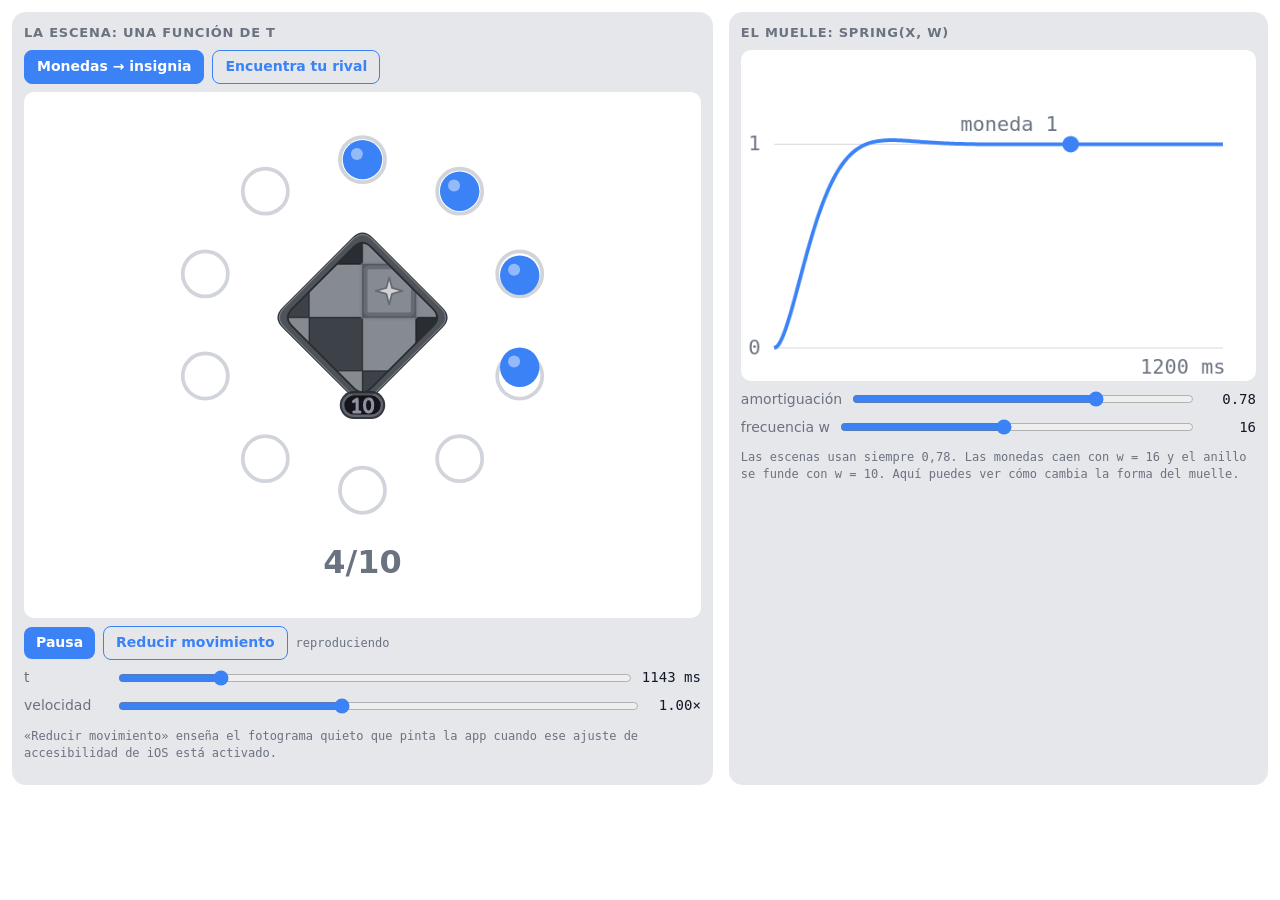
==== commit f98643e9: "Simpler title, a smoother intro and times in milliseconds in the animations post The title is now on" ====
--- a/static/demos/motion-scene/index.html
+++ b/static/demos/motion-scene/index.html
@@ -44,7 +44,7 @@
     <div class="row">
       <label for="t">t</label>
       <input id="t" type="range" min="0" max="6" step="0.01" value="0">
-      <span class="val" id="tval">0.00 s</span>
+      <span class="val" id="tval">0 ms</span>
     </div>
     <div class="row">
       <label for="speed" data-i18n="speed">velocidad</label>
@@ -82,7 +82,7 @@
     title: "Escenas de MindChess · draw(t)", h_scene: "La escena: una función de t", a_pick: "Escena", coins: "Monedas → insignia", bots: "Encuentra tu rival",
     pause: "Pausa", play: "Reproducir", still_btn: "Reducir movimiento",
     still_help: "«Reducir movimiento» enseña el fotograma quieto que pinta la app cuando ese ajuste de accesibilidad de iOS está activado.", speed: "velocidad", h_spring: "El muelle: spring(x, w)", a_curve: "Curva del muelle amortiguado",
-    damping: "amortiguación", freq: "frecuencia w", playing: "reproduciendo", paused: "en pausa: arrastra t", still: (s) => `fotograma quieto (stillTime = ${s})`,
+    damping: "amortiguación", freq: "frecuencia w", playing: "reproduciendo", paused: "en pausa: arrastra t", still: (s) => `fotograma quieto (stillTime, ${s})`,
     a_coins: "Diez monedas caen en un anillo y se funden en una insignia", a_bots: "Aparecen tres rivales, se elige a Sofía, se sienta junto al tablero y se juega 1.e4 e5",
     m_coins: "moneda 1", m_bots: "Sofía se sienta",
     n_coins: "Las escenas usan siempre 0,78. Las monedas caen con w = 16 y el anillo se funde con w = 10. Aquí puedes ver cómo cambia la forma del muelle.",
@@ -92,7 +92,7 @@
     title: "MindChess scenes · draw(t)", h_scene: "The scene: a function of t", a_pick: "Scene", coins: "Coins → badge", bots: "Find your rival",
     pause: "Pause", play: "Play", still_btn: "Reduce Motion",
     still_help: "“Reduce Motion” shows the still frame the app draws when that iOS accessibility setting is on.", speed: "speed", h_spring: "The spring: spring(x, w)", a_curve: "Damped spring curve",
-    damping: "damping", freq: "frequency w", playing: "playing", paused: "paused: drag t", still: (s) => `still frame (stillTime = ${s})`,
+    damping: "damping", freq: "frequency w", playing: "playing", paused: "paused: drag t", still: (s) => `still frame (stillTime, ${s})`,
     a_coins: "Ten coins drop into a ring and melt into a badge", a_bots: "Three rivals appear, Sofía is picked, she sits down by the board and 1.e4 e5 is played",
     m_coins: "coin 1", m_bots: "Sofía sits down",
     n_coins: "The scenes always use 0.78. The coins drop with w = 16 and the ring melts with w = 10. Here you can see how the shape of the spring changes.",
@@ -100,7 +100,6 @@
   },
 };
 const tr = (k) => TX[LANG][k];
-const num = (x, d) => LANG === "es" ? x.toFixed(d).replace(".", ",") : x.toFixed(d);
 document.documentElement.lang = LANG; document.title = tr("title");
 document.querySelectorAll("[data-i18n]").forEach((el) => { el.textContent = tr(el.dataset.i18n); });
 document.querySelectorAll("[data-i18n-title]").forEach((el) => { el.title = tr(el.dataset.i18nTitle); });
@@ -142,8 +141,8 @@
 function render() {
   const time = reduceMotion ? def.still : t;
   M.render(sc, time);
-  tInput.value = time; tval.textContent = time.toFixed(2) + " s";
-  stateEl.textContent = reduceMotion ? tr("still")(num(def.still, 1) + " s") : playing ? tr("playing") : tr("paused");
+  tInput.value = time; tval.textContent = Math.round(time * 1000) + " ms";
+  stateEl.textContent = reduceMotion ? tr("still")(Math.round(def.still * 1000) + " ms") : playing ? tr("playing") : tr("paused");
   drawCurve(time);
 }
 function tick(now) {
@@ -168,7 +167,7 @@
   cctx.strokeStyle = css("--line"); cctx.lineWidth = 1;
   [0, 1].forEach(y => { cctx.beginPath(); cctx.moveTo(pad, py(y)); cctx.lineTo(W - pad, py(y)); cctx.stroke(); });
   cctx.fillStyle = css("--text2"); cctx.font = "22px ui-monospace, Menlo, monospace";
-  cctx.fillText("1", 8, py(1) + 7); cctx.fillText("0", 8, py(0) + 7); cctx.fillText(num(X, 1) + " s", W - pad - 60, H - 8);
+  cctx.fillText("1", 8, py(1) + 7); cctx.fillText("0", 8, py(0) + 7); cctx.fillText(Math.round(X * 1000) + " ms", W - pad - 90, H - 8);
   cctx.beginPath();
   for (let i = 0; i <= 240; i++) { const x = i / 240 * X, y = spring(x, W_CURVE); i ? cctx.lineTo(px(x), py(y)) : cctx.moveTo(px(x), py(y)); }
   cctx.strokeStyle = css("--accent"); cctx.lineWidth = 4; cctx.stroke();
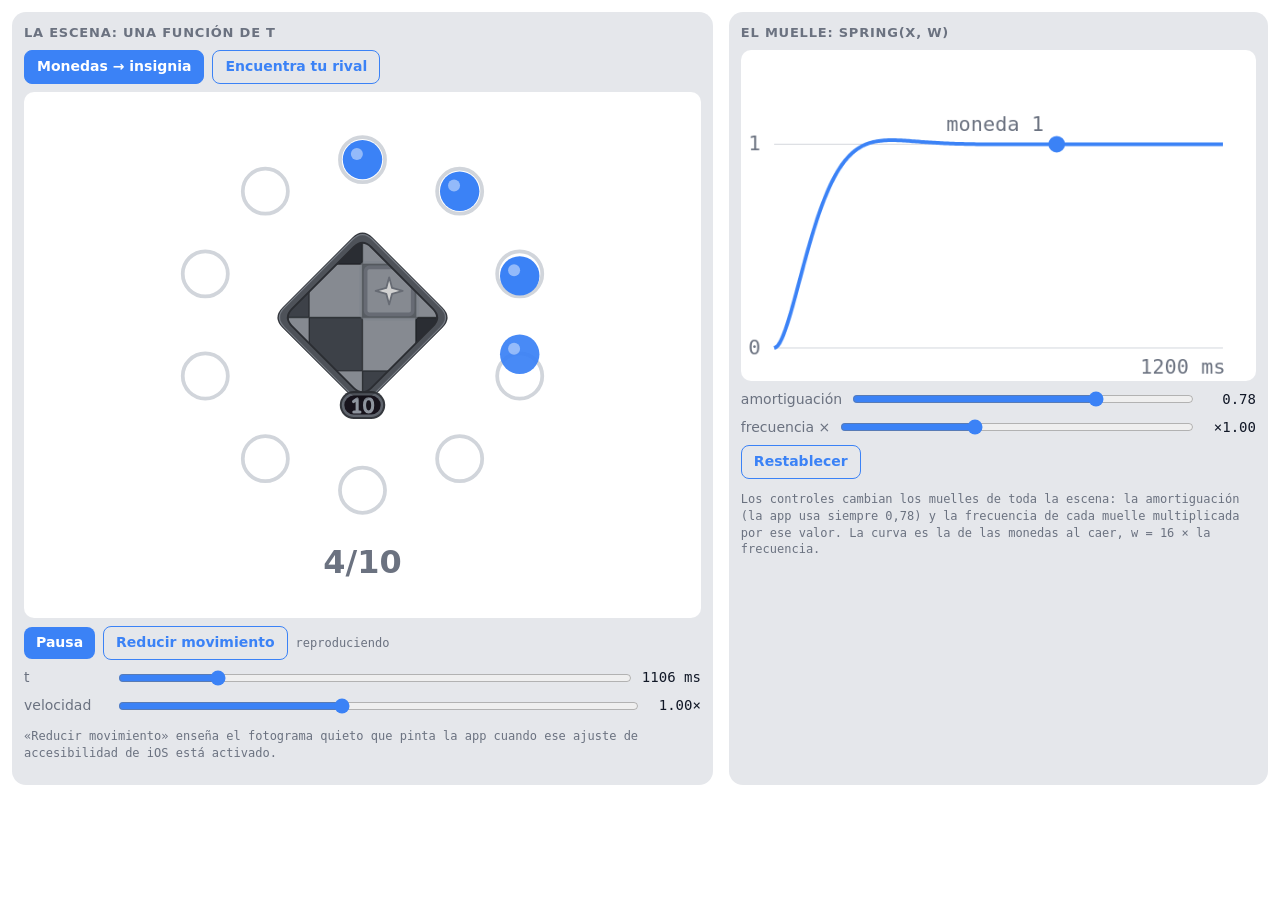
==== commit a6c033e7: "Make the damping and frequency controls move the demo scenes The demo runs the kit's motion.js, whos" ====
--- a/static/demos/motion-scene/index.html
+++ b/static/demos/motion-scene/index.html
@@ -62,18 +62,30 @@
       <span class="val" id="zval">0.78</span>
     </div>
     <div class="row">
-      <label for="w" data-i18n="freq">frecuencia w</label>
-      <input id="w" type="range" min="4" max="30" step="0.5" value="16">
-      <span class="val" id="wval">16</span>
-    </div>
+      <label for="w" data-i18n="freq">frecuencia ×</label>
+      <input id="w" type="range" min="0.4" max="2" step="0.05" value="1">
+      <span class="val" id="wval">×1.00</span>
+    </div>
+    <div class="row"><button id="reset" class="ghost" data-i18n="reset">Restablecer</button></div>
     <p class="mono" id="note"></p>
   </section>
 </div>
 <!-- Las escenas son las del kit de diseño de MindChess, sin tocar: assets/motion.js es una copia de
      design-iphone/assets/motion.js, con las piezas, los avatares de los bots y la insignia que usan. -->
 <script src="assets/badges.js"></script>
-<script src="assets/motion.js"></script>
 <script>
+// El motion.js del kit se carga tal cual, con un solo cambio al vuelo: su muelle S lee la amortiguación y un
+// multiplicador de la frecuencia de MOTION_TUNE, para que los controles de la curva muevan la escena de verdad.
+window.MOTION_TUNE = { z: 0.78, k: 1 };
+window.motionReady = fetch("assets/motion.js").then((r) => r.text()).then((src) => {
+  const from = "const z = 0.78, wd = w * Math.sqrt(1 - z * z), e = Math.exp(-z * w * x);";
+  if (!src.includes(from)) throw new Error("motion.js: no encuentro el muelle S");
+  const to = "w *= MOTION_TUNE.k; const z = MOTION_TUNE.z;\n    if (z >= 0.999) { const e = Math.exp(-w * x); return 1 - e * (1 + w * x); }\n    const wd = w * Math.sqrt(1 - z * z), e = Math.exp(-z * w * x);";
+  const el = document.createElement("script"); el.textContent = src.replace(from, to); document.head.appendChild(el);
+});
+</script>
+<script>
+window.motionReady.then(() => {
 // ---- Idioma: ?lang=es (por defecto) o ?lang=en ----
 const params = new URLSearchParams(location.search);
 const LANG = params.get("lang") === "en" ? "en" : "es";
@@ -82,21 +94,21 @@
     title: "Escenas de MindChess · draw(t)", h_scene: "La escena: una función de t", a_pick: "Escena", coins: "Monedas → insignia", bots: "Encuentra tu rival",
     pause: "Pausa", play: "Reproducir", still_btn: "Reducir movimiento",
     still_help: "«Reducir movimiento» enseña el fotograma quieto que pinta la app cuando ese ajuste de accesibilidad de iOS está activado.", speed: "velocidad", h_spring: "El muelle: spring(x, w)", a_curve: "Curva del muelle amortiguado",
-    damping: "amortiguación", freq: "frecuencia w", playing: "reproduciendo", paused: "en pausa: arrastra t", still: (s) => `fotograma quieto (stillTime, ${s})`,
+    damping: "amortiguación", freq: "frecuencia ×", reset: "Restablecer", playing: "reproduciendo", paused: "en pausa: arrastra t", still: (s) => `fotograma quieto (stillTime, ${s})`,
     a_coins: "Diez monedas caen en un anillo y se funden en una insignia", a_bots: "Aparecen tres rivales, se elige a Sofía, se sienta junto al tablero y se juega 1.e4 e5",
     m_coins: "moneda 1", m_bots: "Sofía se sienta",
-    n_coins: "Las escenas usan siempre 0,78. Las monedas caen con w = 16 y el anillo se funde con w = 10. Aquí puedes ver cómo cambia la forma del muelle.",
-    n_bots: "Las escenas usan siempre 0,78. Sofía va a su sitio con w = 9 y su tarjeta se ilumina con w = 16. Aquí puedes ver cómo cambia la forma del muelle.",
+    n_coins: "Los controles cambian los muelles de toda la escena: la amortiguación (la app usa siempre 0,78) y la frecuencia de cada muelle multiplicada por ese valor. La curva es la de las monedas al caer, w = 16 × la frecuencia.",
+    n_bots: "Los controles cambian los muelles de toda la escena: la amortiguación (la app usa siempre 0,78) y la frecuencia de cada muelle multiplicada por ese valor. La curva es la de Sofía yendo a su sitio, w = 9 × la frecuencia.",
   },
   en: {
     title: "MindChess scenes · draw(t)", h_scene: "The scene: a function of t", a_pick: "Scene", coins: "Coins → badge", bots: "Find your rival",
     pause: "Pause", play: "Play", still_btn: "Reduce Motion",
     still_help: "“Reduce Motion” shows the still frame the app draws when that iOS accessibility setting is on.", speed: "speed", h_spring: "The spring: spring(x, w)", a_curve: "Damped spring curve",
-    damping: "damping", freq: "frequency w", playing: "playing", paused: "paused: drag t", still: (s) => `still frame (stillTime, ${s})`,
+    damping: "damping", freq: "frequency ×", reset: "Reset", playing: "playing", paused: "paused: drag t", still: (s) => `still frame (stillTime, ${s})`,
     a_coins: "Ten coins drop into a ring and melt into a badge", a_bots: "Three rivals appear, Sofía is picked, she sits down by the board and 1.e4 e5 is played",
     m_coins: "coin 1", m_bots: "Sofía sits down",
-    n_coins: "The scenes always use 0.78. The coins drop with w = 16 and the ring melts with w = 10. Here you can see how the shape of the spring changes.",
-    n_bots: "The scenes always use 0.78. Sofía moves to her seat with w = 9 and her card lights up with w = 16. Here you can see how the shape of the spring changes.",
+    n_coins: "The controls change every spring in the scene: the damping (the app always uses 0.78) and each spring's frequency multiplied by this value. The curve is the falling coins', w = 16 × the frequency.",
+    n_bots: "The controls change every spring in the scene: the damping (the app always uses 0.78) and each spring's frequency multiplied by this value. The curve is Sofía moving to her seat, w = 9 × the frequency.",
   },
 };
 const tr = (k) => TX[LANG][k];
@@ -108,9 +120,10 @@
 // ---- La curva que se marca en cada escena: el muelle que mueve la pieza principal ----
 const FOCUS = { coins: { w: 16, start: 0.35, mark: "m_coins" }, bots: { w: 9, start: 2.0, mark: "m_bots" } };
 const M = window.MOTION;
-// el mismo muelle que M.S del kit, con la amortiguación como parámetro para dibujar la curva
-let Z = 0.78, W_CURVE = 16;
-function spring(x, w, z = Z) {
+// el mismo muelle que M.S del kit con los valores de MOTION_TUNE, para dibujar la curva del elemento resaltado
+const T = window.MOTION_TUNE;
+let W_CURVE = 16;
+function spring(x, w, z = T.z) {
   if (x <= 0) return 0;
   if (z >= 0.999) { const e = Math.exp(-w * x); return 1 - e * (1 + w * x); }
   const wd = w * Math.sqrt(1 - z * z), e = Math.exp(-z * w * x);
@@ -133,7 +146,7 @@
   sc.setAttribute("aria-label", tr("a_" + n));
   tInput.max = def.dur;
   speed = def.speed; speedInput.value = speed; speedval.textContent = speed.toFixed(2) + "×";
-  W_CURVE = FOCUS[n].w; document.getElementById("w").value = W_CURVE; document.getElementById("wval").textContent = W_CURVE;
+  showTune();
   document.getElementById("note").textContent = tr("n_" + n);
   document.querySelectorAll("[data-scene]").forEach((b) => b.setAttribute("aria-pressed", b.dataset.scene === n));
   render();
@@ -179,8 +192,24 @@
     cctx.fillText(tr(f.mark), px(x) + (right ? -14 : 14), py(spring(x, W_CURVE)) - 14); cctx.textAlign = "left";
   }
 }
-document.getElementById("z").oninput = (e) => { Z = +e.target.value; document.getElementById("zval").textContent = Z.toFixed(2); };
-document.getElementById("w").oninput = (e) => { W_CURVE = +e.target.value; document.getElementById("wval").textContent = W_CURVE; };
+// ---- Amortiguación y frecuencia: mueven los muelles de la escena (MOTION_TUNE) y la curva ----
+const zIn = document.getElementById("z"), wIn = document.getElementById("w");
+function showTune() {
+  W_CURVE = FOCUS[name].w * T.k; zIn.value = T.z; wIn.value = T.k;
+  document.getElementById("zval").textContent = T.z.toFixed(2);
+  document.getElementById("wval").textContent = "×" + T.k.toFixed(2);
+}
+// si la escena está quieta o ya pasó el muelle resaltado, vuelve justo antes de él para que se vea el cambio
+function replay() {
+  const f = FOCUS[name];
+  if (!playing || reduceMotion || t < f.start - 0.3 || t > f.start + 1.2) {
+    t = Math.max(0, f.start - 0.25); playing = true; reduceMotion = false;
+    playBtn.textContent = tr("pause"); stillBtn.setAttribute("aria-pressed", false);
+  }
+}
+zIn.oninput = () => { T.z = +zIn.value; showTune(); replay(); };
+wIn.oninput = () => { T.k = +wIn.value; showTune(); replay(); };
+document.getElementById("reset").onclick = () => { T.z = 0.78; T.k = 1; showTune(); replay(); };
 
 // ---- Tema: sigue al blog (postMessage) o al sistema; la escena usa la paleta del kit para ese esquema ----
 function setTheme(th) { document.documentElement.dataset.theme = th; stage.dataset.scheme = th; }
@@ -192,6 +221,8 @@
 function sendHeight() { if (parent !== window) parent.postMessage({ nsdemoHeight: Math.ceil(document.body.getBoundingClientRect().height) }, "*"); }
 new ResizeObserver(sendHeight).observe(document.body);
 addEventListener("load", sendHeight);
+sendHeight();
+});
 </script>
 </body>
 </html>
